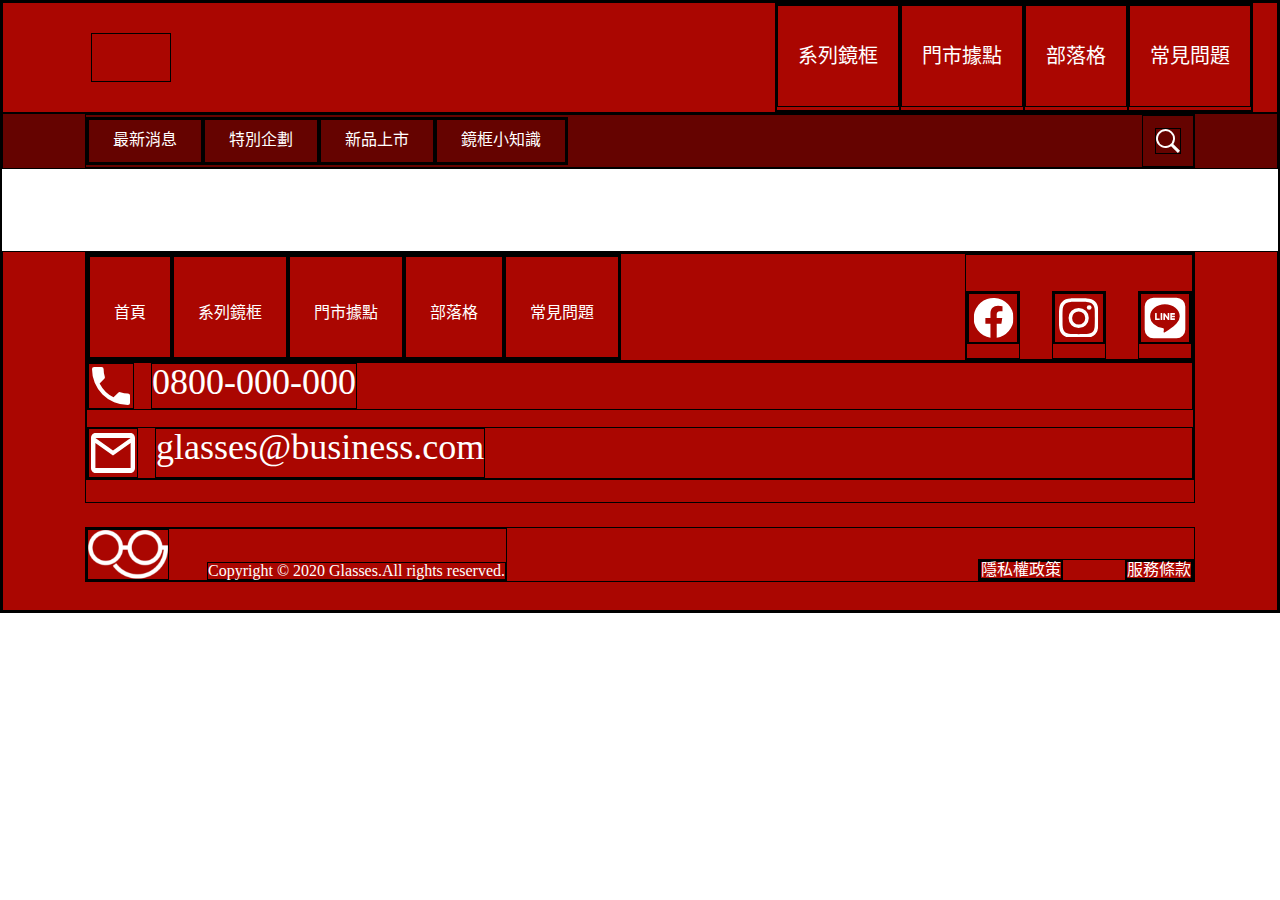
==== blog-content.html @ 6ea8c033 "Initial commit" ====
<!DOCTYPE html>
<html lang="zh-TW">
<head>
    <meta charset="UTF-8">
    <meta name="viewport" content="width=device-width, initial-scale=1.0">
    <meta http-equiv="X-UA-Compatible" content="ie=edge">

    <meta name="description" content="眼鏡商店、眼鏡網站、眼鏡商城">
    <meta name="keywords" content="眼鏡、鏡片、鏡框、購物、商城">

    <meta property="og:title" content="眼鏡電商網站" />
    <meta property="og:description" content="電商眼鏡快來買" />
    <meta property="og:type" content="website" />
    <meta property="og:url" content="FB上的網址" />
    <meta property="og:image" content="FB的圖片" />


    <link rel="shortcut icon" href="https://cdn2.iconfinder.com/data/icons/ready-to-work/96/glasses-256.png"
        type="image/x-icon">
    <link rel="stylesheet" href="css/style.css">

    <title>眼鏡商店</title>
</head>
<body>
    <div class="navbar navbar-bg-blood navbar-color-white d-flex">
        <a class="navbar-logo logo-replace" href="index.html">Logo圖片</a>
        <ul class="navbar-list">
            <li class="navbar-list-items"><a href="product-op.html">系列鏡框</a></li>
            <li class="navbar-list-items"><a href="location.html">門市據點</a></li>
            <li class="navbar-list-items"><a href="blog.html">部落格</a></li>
            <li class="navbar-list-items"><a href="FAQ.html">常見問題</a></li>
        </ul>
    </div>
    <div class="search bg-brown">
        <div class="container d-flex justify-content-between align-items-center">
            <ul class="serch-list d-flex ">
                <li class="search-items"> <a href="">最新消息</a></li>
                <li class="search-items"> <a href="">特別企劃</a></li>
                <li class="search-items"> <a href="">新品上市</a></li>
                <li class="search-items"> <a href="">鏡框小知識</a></li>
            </ul>
            <a href=""><img src="img/iconfinder_icon-ios7-search-strong_211817.svg" alt=""></a>
        </div>
    </div>
    <div class="footer">
        <div class="footer-info container">
            <div class="footer-inner d-flex">
                <ul class="footer-inner-list d-flex">
                    <li class="footer-inner-items"> <a href="index.html">首頁</a></li>
                    <li class="footer-inner-items"> <a href="">系列鏡框</a> </li>
                    <li class="footer-inner-items"> <a href="">門市據點</a> </li>
                    <li class="footer-inner-items"> <a href="">部落格</a> </li>
                    <li class="footer-inner-items"> <a href="">常見問題</a></li>
                </ul>
                <ul class="social d-flex">
                    <li><a href="https://www.facebook.com/" class="social-items"><img src="img/ic_social_fb.svg"
                                alt=""></a></li>
                    <li><a href="https://www.instagram.com/" class="social-items"><img src="img/ic_social_ig.svg"
                                alt=""></a></li>
                    <li><a href="https://linecorp.com/zh-hant/" class="social-items"><img src="img/ic_social_line.svg"
                                alt=""></a></li>
                </ul>
            </div>
            <div class="note-info">
                <div class="note-group d-flex"><img src="img/local_phone-24px.svg" alt=""><a class="f-4"
                        href="tel:0800-000-000">0800-000-000</a></div>
                <div class="note-group d-flex"><img src="img/mail_outline-24px.svg" alt=""><a class="f-4"
                        href="mailto:glasses@business.com">glasses@business.com</a></div>
            </div>
        </div>
        <div class="footer-caution container d-flex justify-content-between align-items-bottom">
            <div class="d-flex align-items-bottom"><img src="img/logo-new_工作區域 1.png" alt="logo">
                <span>Copyright © 2020 Glasses.All rights reserved.</span>
            </div>
            <ul class="caution-list d-flex ">
                <li class="caution-items"><a href="#">隱私權政策</a></li>
                <li class="caution-items"><a href="#">服務條款</a></li>
            </ul>
        </div>
    </div>

</body>
</html>
---- css/style.css ----
/* http://meyerweb.com/eric/tools/css/reset/ 
   v2.0 | 20110126
   License: none (public domain)
*/
@import url("https://fonts.googleapis.com/css2?family=Roboto:ital@1&display=swap");
@import url("https://fonts.googleapis.com/css2?family=Noto+Sans+TC&display=swap");
html, body, div, span, applet, object, iframe,
h1, h2, h3, h4, h5, h6, p, blockquote, pre,
a, abbr, acronym, address, big, cite, code,
del, dfn, em, img, ins, kbd, q, s, samp,
small, strike, strong, sub, sup, tt, var,
b, u, i, center,
dl, dt, dd, ol, ul, li,
fieldset, form, label, legend,
table, caption, tbody, tfoot, thead, tr, th, td,
article, aside, canvas, details, embed,
figure, figcaption, footer, header, hgroup,
menu, nav, output, ruby, section, summary,
time, mark, audio, video {
  margin: 0;
  padding: 0;
  border: 0;
  font-size: 100%;
  font: inherit;
  vertical-align: baseline;
}

/* HTML5 display-role reset for older browsers */
article, aside, details, figcaption, figure,
footer, header, hgroup, menu, nav, section {
  display: block;
}

body {
  line-height: 1;
}

ol, ul {
  list-style: none;
}

blockquote, q {
  quotes: none;
}

blockquote:before, blockquote:after,
q:before, q:after {
  content: '';
  content: none;
}

table {
  border-collapse: collapse;
  border-spacing: 0;
}

/* customize reset */
*, *::before, *::after {
  -webkit-box-sizing: border-box;
          box-sizing: border-box;
}

a {
  text-decoration: none;
  display: block;
}

img {
  display: block;
  max-width: 100%;
  height: auto;
}

ul, li {
  list-style-type: none;
}

/* *{
    border: 1px solid #000000 !important; 
} */
/* font setting */
@font-face {
  font-family: custom Regular;
  src: url(~@/assets/fonts/Noto_Sans/Noto_Sans-Regular.ttf) format("truetype");
  unicode-range: U+4E00-9FFF;
}

@font-face {
  font-family: custom Regular;
  src: url(~@/assets/fonts/Roboto/Roboto-medium.ttf) format("truetype");
  unicode-range: U+00-024F;
}

@font-face {
  font-family: custom Bold;
  src: url(~@/assets/fonts/Roboto/Roboto-Bold.ttf) format("truetype");
  unicode-range: U+4E00-9FFF;
}

@font-face {
  font-family: custom Bold;
  src: url(~@/assets/fonts/Roboto/Roboto-Bold.ttf) format("truetype");
  unicode-range: U+00-024F;
}

/* variables  */
/* css setting */
body {
  font-family: "custom-Bold";
}

* {
  border: 1px solid #000000 !important;
}

.container {
  max-width: 1110px;
  margin: 0 auto;
}

.container-fluid {
  margin: 0 auto;
  max-width: 100%;
}

.bg-cover {
  background-size: cover;
  background-position: center center;
  background-repeat: no-repeat;
}

.logo-replace {
  text-indent: 101%;
  overflow: hidden;
  white-space: nowrap;
}

/* position */
.position-fixed {
  position: fixed;
}

.position-relative {
  position: relative;
}

.position-absolute {
  position: absolute;
}

.d-flex {
  display: -webkit-box;
  display: -ms-flexbox;
  display: flex;
}

.flex-direction-column {
  -webkit-box-orient: vertical;
  -webkit-box-direction: normal;
      -ms-flex-direction: column;
          flex-direction: column;
}

.flex-direction-column-reverse {
  -webkit-box-orient: vertical;
  -webkit-box-direction: reverse;
      -ms-flex-direction: column-reverse;
          flex-direction: column-reverse;
}

/* flex */
.flex-wrap {
  -ms-flex-wrap: wrap;
      flex-wrap: wrap;
}

.justify-content-center {
  -webkit-box-pack: center;
      -ms-flex-pack: center;
          justify-content: center;
}

.justify-content-between {
  -webkit-box-pack: justify;
      -ms-flex-pack: justify;
          justify-content: space-between;
}

.align-items-left {
  text-align: left;
}

.align-items-center {
  -webkit-box-align: center;
      -ms-flex-align: center;
          align-items: center;
}

.align-items-around {
  -webkit-box-align: space-around;
      -ms-flex-align: space-around;
          align-items: space-around;
}

.align-items-bottom {
  -webkit-box-align: end;
      -ms-flex-align: end;
          align-items: flex-end;
}

.h2 {
  font-size: 48px;
  line-height: 72px;
  font-weight: bold;
}

@media (max-width: 500px) {
  .h2 {
    font-size: 32px;
    line-height: 48px;
  }
}

.lh-63 {
  line-height: 63px;
}

/* font size */
.f-1 {
  font-size: 16px;
}

.f-2 {
  font-size: 20px;
}

.f-3 {
  font-size: 32px;
}

.f-4 {
  font-size: 36px;
}

.f-5 {
  font-size: 42px;
}

.f-6 {
  font-size: 56px;
}

.f-7 {
  font-size: 64px;
}

/* text */
.font-medium {
  font-size: 16px;
}

.font-bold {
  font-weight: 900;
}

.font-small {
  font-size: 12px;
}

.text-center {
  text-align: center;
}

/* margin */
.mb-1 {
  margin-bottom: 16px;
}

.mb-2 {
  margin-bottom: 24px;
}

.mb-3 {
  margin-bottom: 32px;
}

.mb-special {
  margin-bottom: 40px;
}

.mb-4 {
  margin-bottom: 48px;
}

.mb-5 {
  margin-bottom: 56px;
}

.mb-6 {
  margin-bottom: 64px;
}

.mb-7 {
  margin-bottom: 88px;
}

.mb-272 {
  margin-bottom: 272px;
}

.mr-1 {
  margin-right: 16px;
}

.mr-init {
  margin-right: 24px;
}

.mr-2 {
  margin-right: 32px;
}

.mr-3 {
  margin-right: 40px;
}

.mr-4 {
  margin-right: 48px;
}

.mr-5 {
  margin-right: 56px;
}

.mx-auto {
  margin: 0 auto;
}

/* padding */
.pb-1 {
  padding-bottom: 16px;
}

.pb-2 {
  padding-bottom: 24px;
}

.pb-3 {
  padding-bottom: 32px;
}

.pb-4 {
  padding-bottom: 40px;
}

.pb-5 {
  padding-bottom: 48px;
}

.pb-6 {
  padding-bottom: 64px;
}

.pb-7 {
  padding-bottom: 80px;
}

.pt-1 {
  padding-top: 16px;
}

.pt-2 {
  padding-top: 32px;
}

.pt-3 {
  padding-top: 48px;
}

.pt-4 {
  padding-top: 64px;
}

.pt-6 {
  padding-top: 80px;
}

.text-white {
  color: #ffffff;
}

.text-red {
  color: #AA0601;
}

.bg-brown {
  background-color: #650300;
}

.bg-red {
  background-color: #AA0601;
}

/* height */
.h-25 {
  height: 25%;
}

.h-50 {
  height: 50%;
}

.h-75 {
  height: 75%;
}

.h-100 {
  height: 100%;
}

/* width */
.w-25 {
  width: 25%;
}

.w-50 {
  width: 50%;
}

.w-75 {
  width: 75%;
}

.w-100 {
  width: 100%;
}

.footer {
  background-color: #AA0601;
  color: #ffffff;
  padding-bottom: 28.43px;
}

@media (max-width: 768px) {
  .footer img {
    max-width: 24px;
    max-height: auto;
  }
}

@media (max-width: 768px) {
  .footer a {
    font-size: 20px;
    line-height: 30px;
  }
}

.footer-info {
  border-bottom: 1px solid #fff;
  padding-bottom: 22px;
  margin-bottom: 24px;
}

.footer-inner {
  -webkit-box-pack: justify;
      -ms-flex-pack: justify;
          justify-content: space-between;
}

@media (max-width: 600px) {
  .footer .note-info {
    width: 50%;
  }
}

.footer .note-info a {
  color: #ffffff;
  -webkit-transition: color 0.2s linear;
  transition: color 0.2s linear;
}

.footer .note-info a:hover {
  color: #000;
}

.footer .note-info .note-group:not(:last-child) {
  margin-bottom: 17px;
}

.footer .note-info .note-group img {
  margin-right: 17px;
}

@media (max-width: 600px) {
  .footer-inner-list {
    display: none;
  }
}

.footer-inner-items {
  /*   &:not(:last-child){
        margin-right: 48px;
    } */
}

.footer-inner-items a {
  color: #ffffff;
  padding: 48px 24px 36px 24px;
  -webkit-transition: color 0.3s;
  transition: color 0.3s;
}

@media (max-width: 768px) {
  .footer-inner-items a {
    padding: 40px 40px 24px 24px;
    font-size: 16px;
  }
}

.footer-inner-items a:hover, .footer-inner-items a:focus {
  color: #000;
  font-size: 20px;
}

.social {
  padding-top: 36px;
}

@media (max-width: 600px) {
  .social {
    width: 45%;
  }
}

.social img:hover {
  -webkit-transform: scale(1.15);
          transform: scale(1.15);
}

.social li:not(:last-child) {
  margin-right: 32px;
}

@media (max-width: 600px) {
  .footer-caution {
    -webkit-box-orient: vertical;
    -webkit-box-direction: normal;
        -ms-flex-direction: column;
            flex-direction: column;
    -webkit-box-align: start;
        -ms-flex-align: start;
            align-items: flex-start;
  }
}

.footer-caution img {
  margin-right: 38px;
}

.footer-caution .caution-items {
  display: -webkit-box;
  display: -ms-flexbox;
  display: flex;
}

@media (max-width: 600px) {
  .footer-caution .caution-items {
    -webkit-box-orient: vertical;
    -webkit-box-direction: normal;
        -ms-flex-direction: column;
            flex-direction: column;
  }
}

.footer-caution .caution-items a {
  color: #ffffff;
  -webkit-transition: color 0.2s linear;
  transition: color 0.2s linear;
}

@media (max-width: 768px) {
  .footer-caution .caution-items a {
    font-size: 14px;
  }
}

.footer-caution .caution-items a:hover {
  color: #000;
}

.footer-caution .caution-items:last-child {
  margin-left: 62px;
}

.design-section {
  background-image: url(https://hexschool.github.io/webLayoutTraining1st/week3/bg.png);
  height: 743px;
  padding-top: 64px;
  padding-bottom: 80px;
  margin-bottom: 64px;
}

@media (max-width: 768px) {
  .design-section {
    height: auto;
  }
}

.design-section h2 {
  margin-bottom: 60px;
}

.design-section .img-md-text {
  display: -webkit-box;
  display: -ms-flexbox;
  display: flex;
  position: relative;
}

.design-section .img-md-text:first-child {
  margin-right: 30px;
}

.design-section .img-md-text img {
  /* max-width: 540px; */
  z-index: 2;
  opacity: 0.5;
}

.design-section .img-md-text img:hover {
  opacity: 1;
}

.design-section .img-md-text p {
  position: absolute;
  left: 28%;
  top: 42%;
  z-index: 3;
  font-size: 72px;
  font-weight: bold;
  line-height: 108px;
  color: #AA0601;
}

@media (max-width: 768px) {
  .design-section .img-md-text p {
    font-size: 32px;
    line-height: 25px;
  }
}

.bg-side-size {
  height: 309px;
  width: 50%;
}

@media (max-width: 575px) {
  .bg-side-size {
    height: 144px;
  }
}

.bg-side-1 {
  background-image: url(https://hexschool.github.io/webLayoutTraining1st/week4/banner-1.png);
  margin-right: 30px;
}

.bg-side-2 {
  background-image: url(https://hexschool.github.io/webLayoutTraining1st/week4/banner-2.png);
}

.bg-side-3 {
  background-image: url(https://hexschool.github.io/webLayoutTraining1st/week4/banner-3.png);
  margin-right: 30px;
}

.bg-side-4 {
  background-image: url(https://hexschool.github.io/webLayoutTraining1st/week3/product-2-color.png);
}

.question-section {
  margin-bottom: 304px;
}

@media (max-width: 768px) {
  .question-section {
    padding: 0 15px;
  }
}

.question-caption {
  font-size: 32px;
  line-height: 63px;
  margin-bottom: 36px;
}

.question {
  margin-bottom: 40px;
}

.question h3 {
  font-size: 20px;
  line-height: 22px;
  font-weight: bold;
  margin-bottom: 16px;
}

.question p {
  font-size: 16px;
  line-height: 24px;
  padding-left: 72px;
}

.location-details {
  display: -webkit-box;
  display: -ms-flexbox;
  display: flex;
}

@media (max-width: 768px) {
  .location-details {
    display: block;
  }
}

@media (max-width: 768px) {
  .location-details .location-inner {
    margin: 0 2.5%;
    display: -webkit-box;
    display: -ms-flexbox;
    display: flex;
    margin-bottom: 32px;
  }
}

.location-details .location-inner .info-box-big {
  max-width: 100%;
}

@media (max-width: 768px) {
  .location-details .location-inner .info-box-big {
    max-width: 50%;
    margin: 0 2.5%;
    margin-bottom: 32px;
  }
  .location-details .location-inner .info-box-big img {
    display: none;
  }
}

.location-details .location-inner .info-backgroundimage {
  background-image: url(https://hexschool.github.io/webLayoutTraining1st/week3/locate1.jpeg);
  height: 164px;
  display: none;
}

@media (max-width: 768px) {
  .location-details .location-inner .info-backgroundimage {
    display: block;
    width: 50%;
    height: auto;
  }
}

.location-details .map-location {
  max-width: 60%;
}

@media (max-width: 768px) {
  .location-details .map-location {
    max-width: 100%;
    margin: 0;
  }
  .location-details .map-location img {
    width: 95%;
    margin: 0 2.5%;
    height: 100%;
  }
}

@media (max-width: 768px) {
  .location-container {
    padding: 0 39px;
  }
}

.location-select {
  margin-bottom: 32px;
  display: -webkit-box;
  display: -ms-flexbox;
  display: flex;
  -webkit-box-align: center;
      -ms-flex-align: center;
          align-items: center;
}

@media (max-width: 768px) {
  .location-select {
    margin-left: 16px;
  }
}

.location-select label {
  font-size: 24px;
  line-height: 30px;
  margin-right: 20px;
}

.location-select select {
  padding: 10px 0;
  width: 324px;
}

/* components */
.navbar {
  display: -webkit-box;
  display: -ms-flexbox;
  display: flex;
  -webkit-box-pack: justify;
      -ms-flex-pack: justify;
          justify-content: space-between;
  padding: 0 24px;
}

@media (max-width: 575px) {
  .navbar {
    -webkit-box-orient: vertical;
    -webkit-box-direction: normal;
        -ms-flex-direction: column;
            flex-direction: column;
    padding: 0;
  }
}

.navbar-bg-blood {
  background-color: #AA0601;
}

.navbar-bg-dark {
  background-color: #000;
}

.navbar-bg-white {
  background-color: #fff;
}

.navbar-color-white .navbar-list-items > a {
  color: #fff;
}

.navbar-color-dark .navbar-list-items > a {
  color: #000;
}

.navbar-logo {
  margin: 30px 64px;
  background-image: url(https://hexschool.github.io/webLayoutTraining1st/week3/logo.png);
  background-repeat: no-repeat;
  width: 80px;
  height: 49px;
}

@media (max-width: 575px) {
  .navbar-logo {
    width: 100%;
    margin: 10px 0;
    background-position: center center;
  }
}

.navbar-list {
  display: -webkit-box;
  display: -ms-flexbox;
  display: flex;
  -ms-flex-wrap: wrap;
      flex-wrap: wrap;
}

@media (max-width: 575px) {
  .navbar-list-items {
    width: 50%;
    text-align: center;
  }
}

.navbar-list-items a {
  padding: 40px 20px;
  font-size: 20px;
  -webkit-transition: color 0.3s;
  transition: color 0.3s;
}

.navbar-list-items a:hover, .navbar-list-items a:focus {
  color: #000;
}

.banner-index {
  background-image: url(https://hexschool.github.io/webLayoutTraining1st/week3/banner.png);
  height: 732px;
  position: relative;
}

@media (max-width: 768px) {
  .banner-index {
    background-image: url(https://hexschool.github.io/webLayoutTraining1st/week3/banner-sm.png);
    height: 840px;
  }
}

.banner-location {
  height: 304px;
  background-image: url(https://hexschool.github.io/webLayoutTraining1st/week3/qa.png);
}

.banner-location .position-relative {
  height: 304px;
}

.banner-location-title {
  bottom: 0;
  left: 0;
}

.banner-content {
  position: absolute;
  bottom: 32%;
  right: 17%;
}

@media (max-width: 768px) {
  .banner-content {
    right: 2%;
  }
}

.banner-content p {
  font-size: 36px;
  padding-left: 108px;
  line-height: 50px;
  color: #650300;
  font-weight: bold;
  font-family: "custom Regular";
}

@media (max-width: 768px) {
  .banner-content p {
    font-size: 20px;
    line-height: 30px;
    text-align: right;
  }
}

.banner-title {
  font-size: 64px;
  font-weight: bold;
  color: #650300;
  line-height: 90px;
}

@media (max-width: 768px) {
  .banner-title {
    font-size: 48px;
    line-height: 72px;
  }
}

.line-group {
  margin-bottom: 64px;
  background-color: #aa06010d;
}

.line-group .line-title {
  color: #650300;
  text-align: center;
  padding-bottom: 64px;
}

.line-body {
  display: -webkit-box;
  display: -ms-flexbox;
  display: flex;
  -webkit-box-pack: justify;
      -ms-flex-pack: justify;
          justify-content: space-between;
  -ms-flex-wrap: wrap;
      flex-wrap: wrap;
  color: #650300;
}

@media (max-width: 768px) {
  .line-body {
    -webkit-box-pack: center;
        -ms-flex-pack: center;
            justify-content: center;
  }
}

.line-body .line-items {
  max-width: 21.5%;
}

.line-body .line-items:not(:last-child) {
  margin-right: 30px;
}

@media (max-width: 500px) {
  .line-body .line-items:not(:last-child) {
    margin-right: 2.5%;
  }
}

@media (max-width: 768px) {
  .line-body .line-items {
    max-width: 45%;
    margin-right: 30px;
    margin-bottom: 40px;
  }
}

@media (max-width: 500px) {
  .line-body .line-items {
    max-width: 95%;
    margin-right: 2.5%;
    margin-left: 2.5%;
    margin-bottom: 40px;
  }
}

.line-body .line-items-img {
  max-width: 102px;
  height: 102px;
  margin: auto;
  margin-bottom: 40px;
}

.line-body .line-items-title {
  font-size: 24px;
  line-height: 36px;
  text-align: center;
}

.line-body .line-items-content {
  color: #000;
  line-height: 24px;
}

.interlace-group {
  font-size: 48px;
  line-height: 72px;
}

@media (max-width: 500px) {
  .interlace-group {
    padding: 0 15px;
    margin-bottom: 32px;
  }
}

.interlace-group .interlace-img {
  max-width: 55%;
}

@media (max-width: 500px) {
  .interlace-group .interlace-img {
    max-width: 100%;
  }
}

@media (max-width: 500px) {
  .interlace-group .interlace-items-text {
    position: absolute;
    color: #fff;
  }
}

.interlace-group .interlace-title {
  color: #650300;
  text-align: center;
  margin-bottom: 60px;
}

.interlace-group .interlace-items {
  display: -webkit-box;
  display: -ms-flexbox;
  display: flex;
}

.interlace-group .interlace-items:not(:last-child) {
  margin-bottom: 32px;
}

@media (max-width: 500px) {
  .interlace-group .interlace-items:not(:last-child) {
    margin-bottom: 8px;
  }
}

.interlace-group .interlace-items-text {
  display: -webkit-box;
  display: -ms-flexbox;
  display: flex;
  -webkit-box-align: center;
      -ms-flex-align: center;
          align-items: center;
}

.interlace-group .interlace-items .h2 {
  color: #aa0601;
  font-weight: 900;
  margin-left: 8px;
}

@media (max-width: 768px) {
  .interlace-group .interlace-items .h2 {
    font-size: 28px;
    line-height: 42px;
  }
}

@media (max-width: 500px) {
  .interlace-group .interlace-items .h2 {
    font-size: 24px;
    line-height: 48px;
    color: #fff;
  }
}

.interlace-group .interlace-items:nth-child(2n + 1) {
  -webkit-box-orient: horizontal;
  -webkit-box-direction: reverse;
      -ms-flex-direction: row-reverse;
          flex-direction: row-reverse;
}

@media (max-width: 768px) {
  .interlace-group .interlace-items:nth-child(2n + 1) {
    -webkit-box-orient: horizontal;
    -webkit-box-direction: normal;
        -ms-flex-direction: row;
            flex-direction: row;
  }
}

.interlace-group .interlace-items:nth-child(2n + 1) .interlace-items-text {
  margin-right: 30px;
  max-width: 45%;
}

@media (max-width: 768px) {
  .interlace-group .interlace-items:nth-child(2n + 1) .interlace-items-text {
    margin-right: 0;
    margin-left: 30px;
  }
}

@media (max-width: 500px) {
  .interlace-group .interlace-items:nth-child(2n + 1) .interlace-items-text {
    display: -webkit-box;
    display: -ms-flexbox;
    display: flex;
    -webkit-box-align: center;
        -ms-flex-align: center;
            align-items: center;
    top: 35%;
    left: 20%;
  }
}

.interlace-group .interlace-items:nth-child(2n) .interlace-items-text {
  margin-left: 30px;
  max-width: 45%;
}

@media (max-width: 500px) {
  .interlace-group .interlace-items:nth-child(2n) .interlace-items-text {
    display: -webkit-box;
    display: -ms-flexbox;
    display: flex;
    -webkit-box-align: center;
        -ms-flex-align: center;
            align-items: center;
    top: 35%;
    left: 20%;
  }
}

.interlace-diamand-white {
  display: none;
}

@media (max-width: 500px) {
  .interlace-diamand-white {
    display: block;
  }
}

@media (max-width: 500px) {
  .interlace-diamand-dark {
    display: none;
  }
}

.interlace-sun-white {
  display: none;
}

@media (max-width: 500px) {
  .interlace-sun-white {
    display: block;
  }
}

@media (max-width: 500px) {
  .interlace-sun-dark {
    display: none;
  }
}

.interlace-flash-white {
  display: none;
}

@media (max-width: 500px) {
  .interlace-flash-white {
    display: block;
  }
}

@media (max-width: 500px) {
  .interlace-flash-dark {
    display: none;
  }
}

.card {
  border: 1px solid #dee2e6;
}

@media (max-width: 768px) {
  .card {
    width: 45%;
    margin-bottom: 28px;
  }
}

@media (max-width: 500px) {
  .card {
    width: 95%;
    margin-right: 0;
  }
}

.card:not(:last-child) {
  margin-right: 30px;
}

@media (max-width: 768px) {
  .card:not(:last-child) {
    margin-right: 0;
  }
}

@media (max-width: 768px) {
  .card:not(:nth-child(2n)) {
    margin-right: 30px;
  }
}

@media (max-width: 500px) {
  .card:not(:nth-child(2n)) {
    margin-right: 0;
  }
}

.card .card-img {
  height: 256px;
}

@media (max-width: 500px) {
  .card .card-img {
    width: 100%;
  }
}

.card-inner {
  padding: 15px 16px;
}

.card-inner .card-title {
  font-size: 14px;
  line-height: 21px;
  margin-bottom: 7px;
}

.card-inner .card-text {
  font-size: 16px;
  line-height: 24px;
  margin-bottom: 1.25rem;
}

.card-inner .card-note {
  font-size: 14px;
  color: #707070;
  line-height: 21px;
}

.card-caption {
  text-align: center;
  color: #650300;
  margin-bottom: 60px;
}

.card-container {
  margin-bottom: 64px;
}

@media (max-width: 768px) {
  .card-container {
    -ms-flex-wrap: wrap;
        flex-wrap: wrap;
    -webkit-box-pack: center;
        -ms-flex-pack: center;
            justify-content: center;
  }
}

.form-container {
  padding-bottom: 80px;
  padding-top: 64px;
  background-color: #aa06010d;
}

.form-group {
  max-width: 50%;
  margin: 0 auto;
}

@media (max-width: 768px) {
  .form-group {
    max-width: 65%;
  }
}

.form-group .form-caption {
  text-align: center;
  margin-bottom: 0.8rem;
}

@media (max-width: 768px) {
  .form-group .form-caption {
    font-size: 32px;
    line-height: 48px;
    margin-bottom: 12px;
  }
}

.form-group .form-lead {
  font-size: 20px;
  line-height: 30px;
  margin-bottom: 20px;
}

@media (max-width: 768px) {
  .form-group .form-lead {
    font-size: 16px;
    line-height: 24px;
    margin-bottom: 12px;
  }
}

.form-group label {
  margin-bottom: 4px;
}

@media (max-width: 768px) {
  .form-group label {
    margin-bottom: 2px;
  }
}

.form-group input {
  padding: 17px 0 17px 16px;
  margin-bottom: 16px;
}

@media (max-width: 768px) {
  .form-group input {
    margin-bottom: 8px;
    padding: 8px 12px;
  }
}

.form-group input[type="submit"] {
  max-width: 50%;
  background-color: #650300;
  color: #fff;
  cursor: pointer;
  left: 25%;
}

@media (max-width: 768px) {
  .form-group input[type="submit"] {
    width: 50%;
  }
}

.form-group textarea {
  height: 136px;
  margin-bottom: 16px;
}

@media (max-width: 768px) {
  .form-group textarea {
    height: 100px;
    margin-bottom: 8px;
  }
}

.form-group .check-group {
  margin-bottom: 42px;
}

@media (max-width: 768px) {
  .form-group .check-group {
    margin-bottom: 20px;
  }
}

.list-group-items {
  width: 33.3333%;
  color: #000;
  border: 1px solid #DCDCDC;
  cursor: pointer;
  text-align: center;
  display: -webkit-box;
  display: -ms-flexbox;
  display: flex;
  -webkit-box-pack: center;
      -ms-flex-pack: center;
          justify-content: center;
  /* justify-content: center; */
}

.list-group-items:hover, .list-group-items:focus {
  border-bottom: 16px solid #AA0601;
}

.list-group-items a {
  font-size: 42px;
  padding: 2% 5% 1% 5%;
  border-bottom: 16px solid transparent;
  -webkit-transition: border 0.3s linear;
  transition: border 0.3s linear;
  color: #000;
}

@media (max-width: 1120px) {
  .list-group-items a {
    font-size: 28px;
  }
}

@media (max-width: 800px) {
  .list-group-items a {
    font-size: 20px;
    line-height: 1.5;
  }
}

@media (max-width: 620px) {
  .list-group-items a {
    font-size: 14px;
    line-height: 19px;
    padding: 8px 0;
  }
}

.list-group-items img {
  padding-bottom: 8px;
  margin-right: 8px;
}

@media (max-width: 768px) {
  .list-group-items img {
    width: 23px;
    height: 32px;
    padding-top: 8px;
  }
}

.shop-list {
  display: -webkit-box;
  display: -ms-flexbox;
  display: flex;
  -ms-flex-wrap: wrap;
      flex-wrap: wrap;
  -webkit-box-pack: justify;
      -ms-flex-pack: justify;
          justify-content: space-between;
}

@media (max-width: 1120px) {
  .shop-list {
    -webkit-box-pack: center;
        -ms-flex-pack: center;
            justify-content: center;
  }
}

.shop-list-items-4n {
  width: 22.95%;
  margin-bottom: 104px;
  font-size: 24px;
  line-height: 36px;
}

@media (max-width: 1120px) {
  .shop-list-items-4n {
    width: 33%;
    margin-right: 30px;
  }
}

@media (max-width: 768px) {
  .shop-list-items-4n {
    width: 50%;
    /*   &:not(:nth-child(2n)){
                margin-right: 30px;
            } */
  }
}

@media (max-width: 575px) {
  .shop-list-items-4n {
    width: 95%;
    margin-right: 0;
  }
}

.shop-list-items-4n .shop-img {
  width: 100%;
  height: 164px;
}

@media (max-width: 575px) {
  .shop-list-items-4n .shop-img {
    height: auto;
  }
}

.shop-list-items-4n .shop-text {
  display: -webkit-box;
  display: -ms-flexbox;
  display: flex;
  -webkit-box-pack: justify;
      -ms-flex-pack: justify;
          justify-content: space-between;
}

.shop-list-items-4n .shop-color {
  display: -webkit-box;
  display: -ms-flexbox;
  display: flex;
}

.shop-list-items-4n .shop-color-value {
  width: 24px;
  height: 24px;
  border-radius: 4px;
  cursor: pointer;
}

.shop-list-items-4n .shop-color-value:focus, .shop-list-items-4n .shop-color-value:hover {
  -webkit-transform: scale(1.3);
          transform: scale(1.3);
}

.shop-list-items-4n .shop-color-value:nth-child(1) {
  background-color: #650300;
  margin-right: 8px;
}

.shop-list-items-4n .shop-color-value:nth-child(2) {
  background-color: #AA0601;
}

.shop-list-items-3n {
  width: 31.5%;
  margin-bottom: 112px;
  font-size: 24px;
  line-height: 36px;
}

@media (max-width: 768px) {
  .shop-list-items-3n {
    width: 45.9%;
    margin-bottom: 72px;
  }
}

@media (max-width: 575px) {
  .shop-list-items-3n {
    width: 95%;
    margin: 0 15px;
    margin-bottom: 32px;
  }
}

.shop-list-items-3n:not(:nth-child(3n)) {
  margin-right: 30px;
}

@media (max-width: 768px) {
  .shop-list-items-3n:not(:nth-child(3n)) {
    margin-right: 0;
  }
}

@media (max-width: 768px) and (max-width: 575px) {
  .shop-list-items-3n:not(:nth-child(3n)) {
    margin-right: 30px;
  }
}

@media (max-width: 1120px) {
  .shop-list-items-3n:not(:nth-child(2n)) {
    margin-right: 30px;
  }
}

.shop-list-items-3n .shop-text:nth-child(1) {
  margin-bottom: 8px;
}

.shop-list-items-3n .shop-text:nth-child(2) {
  margin-bottom: 11px;
}

.shop-list-items-3n .shop-img {
  width: 100%;
  height: 224px;
}

.shop-list-items-3n .shop-color {
  display: -webkit-box;
  display: -ms-flexbox;
  display: flex;
}

.shop-list-items-3n .shop-color-value {
  width: 19px;
  height: 19px;
  border-radius: 4px;
  cursor: pointer;
}

.shop-list-items-3n .shop-color-value:focus, .shop-list-items-3n .shop-color-value:hover {
  -webkit-transform: scale(1.3);
          transform: scale(1.3);
}

.shop-list-items-3n .shop-color-value:nth-child(1) {
  background-color: #650300;
  margin-right: 8px;
}

.shop-list-items-3n .shop-color-value:nth-child(2) {
  background-color: #AA0601;
}

.pagination {
  display: -webkit-box;
  display: -ms-flexbox;
  display: flex;
  margin-bottom: 156px;
}

.pagination .page-items:nth-child(3) {
  background-color: #000;
}

.pagination .page-items a {
  padding: 10px 17px 14px 14px;
  border: 1px solid #555555;
  color: #555555;
}

.pagination .page-items a:hover, .pagination .page-items a:focus {
  background-color: #000;
  color: #fff;
}

.pagination .page-items a:nth-child(3) {
  color: #fff;
}

.info-box {
  max-width: 30.7%;
  /* margin-bottom: 32px; */
}

@media (max-width: 768px) {
  .info-box {
    max-width: 47%;
  }
  .info-box:nth-child(3n) {
    margin-right: 30px;
  }
}

@media (max-width: 575px) {
  .info-box {
    max-width: 100%;
  }
  .info-box:nth-child(3n) {
    margin-right: 0;
  }
}

.info-box:not(:nth-child(3n)) {
  margin-right: 30px;
}

@media (max-width: 768px) {
  .info-box:not(:nth-child(3n)) {
    margin-right: 0;
  }
  .info-box:not(:nth-child(3n)):not(:nth-child(2n)) {
    margin-right: 30px;
  }
}

@media (max-width: 575px) {
  .info-box:not(:nth-child(3n)):not(:nth-child(2n)) {
    margin-right: 0;
  }
}

.info-box-img {
  width: 100%;
  height: 224px;
}

.info-box-header {
  padding: 12px 24px;
  border: 1px solid #00000020;
}

.info-box-title {
  font-size: 24px;
  line-height: 36px;
}

.info-box-inner {
  padding: 16px 28.96px 16px 24px;
  border: 1px solid #00000020;
}

.info-box-inner img {
  padding-top: 5px;
  margin-right: 12px;
  margin-bottom: 16px;
}

.info-box-footer {
  border: 1px solid #00000020;
}

.info-box-footer a {
  padding: 20px 0;
  background-color: #000;
  color: #fff;
}

.info-box .info-text {
  font-size: 20px;
  line-height: 30px;
}

.search {
  margin-bottom: 82px;
}

@media (max-width: 500px) {
  .search {
    display: none;
  }
}

.search .search-items a {
  color: #fff;
  padding: 12px 24px 14px 24px;
  -webkit-transition: color 0.3s;
  transition: color 0.3s;
}

.search .search-items a:hover, .search .search-items a:focus {
  color: #000;
}

.search a {
  padding: 12px;
}

.blog-list {
  margin-bottom: 100px;
}

.blog-list .blog-items:not(:last-child) {
  margin-bottom: 60px;
}

@media (max-width: 575px) {
  .blog-list .blog-items {
    -webkit-box-orient: vertical;
    -webkit-box-direction: normal;
        -ms-flex-direction: column;
            flex-direction: column;
    margin: 0 15px;
  }
}

.blog-list .blog-items:first-child {
  margin-top: 24px;
}

.blog-list .blog-content {
  width: 50%;
}

@media (max-width: 575px) {
  .blog-list .blog-content {
    width: 100%;
  }
}

.blog-list .blog-content h3 {
  font-size: 32px;
  line-height: 63px;
  color: #650300;
}

.blog-list .blog-content p.blog-subtitle {
  font-size: 20px;
  line-height: 30px;
  display: -webkit-box;
  display: -ms-flexbox;
  display: flex;
  -webkit-box-pack: justify;
      -ms-flex-pack: justify;
          justify-content: space-between;
}

.blog-list .blog-content p.blog-subtitle span {
  font-size: 16px;
  line-height: 24px;
}

.blog-list .blog-content .blog-text {
  color: #555555;
  font-size: 20px;
  line-height: 30px;
}

@media (max-width: 575px) {
  .blog-list .blog-content .blog-text {
    display: none;
  }
}

.blog-list .blog-content h2 {
  color: #650300;
  font-size: 36px;
  line-height: 54px;
  text-align: right;
  right: 0;
  bottom: 0;
}

@media (max-width: 768px) {
  .blog-list .blog-content h2 {
    display: none;
  }
}

.blog-list .blog-img {
  width: 50%;
  margin-right: 30px;
}

@media (max-width: 575px) {
  .blog-list .blog-img {
    width: 100%;
  }
}

.blog-show-text {
  display: none;
  font-size: 14px;
  line-height: 21px;
  font-weight: bold;
}

@media (max-width: 768px) {
  .blog-show-text {
    display: inline;
  }
}
/*# sourceMappingURL=style.css.map */
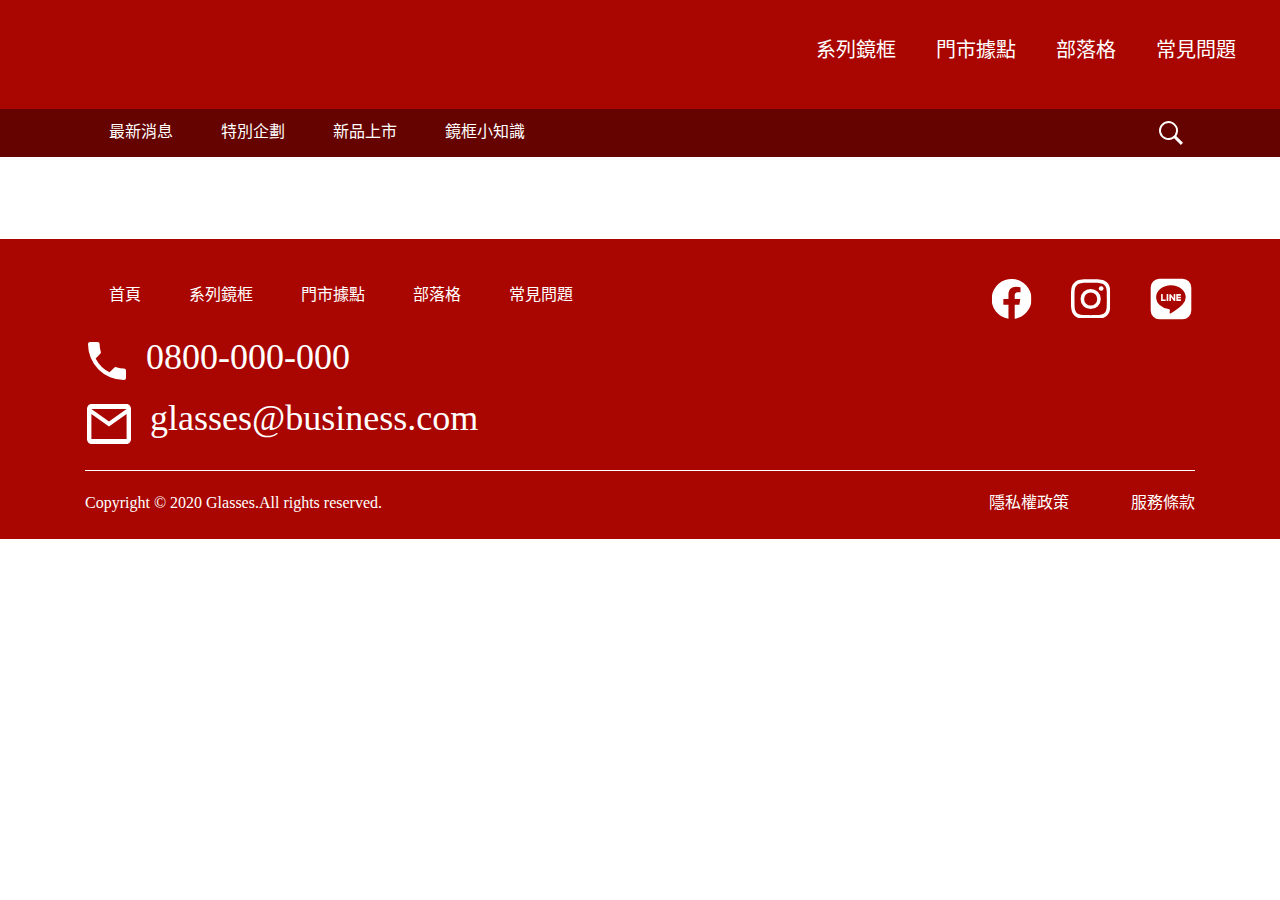
==== commit 7042572a: "Footer 網址修改" ====
--- a/blog-content.html
+++ b/blog-content.html
@@ -47,10 +47,10 @@
             <div class="footer-inner d-flex">
                 <ul class="footer-inner-list d-flex">
                     <li class="footer-inner-items"> <a href="index.html">首頁</a></li>
-                    <li class="footer-inner-items"> <a href="">系列鏡框</a> </li>
-                    <li class="footer-inner-items"> <a href="">門市據點</a> </li>
-                    <li class="footer-inner-items"> <a href="">部落格</a> </li>
-                    <li class="footer-inner-items"> <a href="">常見問題</a></li>
+                    <li class="footer-inner-items"> <a href="product-op.html">系列鏡框</a> </li>
+                    <li class="footer-inner-items"> <a href="location.html">門市據點</a> </li>
+                    <li class="footer-inner-items"> <a href="blog.html">部落格</a> </li>
+                    <li class="footer-inner-items"> <a href="FAQ.html">常見問題</a></li>
                 </ul>
                 <ul class="social d-flex">
                     <li><a href="https://www.facebook.com/" class="social-items"><img src="img/ic_social_fb.svg"
--- a/css/style.css
+++ b/css/style.css
@@ -109,10 +109,9 @@
   font-family: "custom-Bold";
 }
 
-* {
-  border: 1px solid #000000 !important;
-}
-
+/* *{
+    border: 1px solid #000000 !important;
+} */
 .container {
   max-width: 1110px;
   margin: 0 auto;
@@ -461,6 +460,22 @@
   margin-bottom: 24px;
 }
 
+@media (max-width: 600px) {
+  .footer-info {
+    display: -webkit-box;
+    display: -ms-flexbox;
+    display: flex;
+    -webkit-box-orient: horizontal;
+    -webkit-box-direction: reverse;
+        -ms-flex-direction: row-reverse;
+            flex-direction: row-reverse;
+    -webkit-box-pack: start;
+        -ms-flex-pack: start;
+            justify-content: flex-start;
+    padding: 24px 15px;
+  }
+}
+
 .footer-inner {
   -webkit-box-pack: justify;
       -ms-flex-pack: justify;
@@ -469,7 +484,7 @@
 
 @media (max-width: 600px) {
   .footer .note-info {
-    width: 50%;
+    width: 100%;
   }
 }
 
@@ -495,12 +510,6 @@
   .footer-inner-list {
     display: none;
   }
-}
-
-.footer-inner-items {
-  /*   &:not(:last-child){
-        margin-right: 48px;
-    } */
 }
 
 .footer-inner-items a {
@@ -529,6 +538,7 @@
 @media (max-width: 600px) {
   .social {
     width: 45%;
+    padding-top: 0;
   }
 }
 
@@ -550,21 +560,25 @@
     -webkit-box-align: start;
         -ms-flex-align: start;
             align-items: flex-start;
+    padding: 0 15px;
+  }
+  .footer-caution span {
+    margin-bottom: 7px;
   }
 }
 
 .footer-caution img {
-  margin-right: 38px;
-}
-
-.footer-caution .caution-items {
+  display: none;
+}
+
+.caution-list {
   display: -webkit-box;
   display: -ms-flexbox;
   display: flex;
 }
 
 @media (max-width: 600px) {
-  .footer-caution .caution-items {
+  .caution-list {
     -webkit-box-orient: vertical;
     -webkit-box-direction: normal;
         -ms-flex-direction: column;
@@ -572,24 +586,36 @@
   }
 }
 
-.footer-caution .caution-items a {
+@media (max-width: 600px) {
+  .caution-list .caution-items {
+    margin-bottom: 7px;
+  }
+}
+
+.caution-list .caution-items a {
   color: #ffffff;
   -webkit-transition: color 0.2s linear;
   transition: color 0.2s linear;
 }
 
 @media (max-width: 768px) {
-  .footer-caution .caution-items a {
+  .caution-list .caution-items a {
     font-size: 14px;
   }
 }
 
-.footer-caution .caution-items a:hover {
+.caution-list .caution-items a:hover {
   color: #000;
 }
 
-.footer-caution .caution-items:last-child {
+.caution-list .caution-items:last-child {
   margin-left: 62px;
+}
+
+@media (max-width: 600px) {
+  .caution-list .caution-items:last-child {
+    margin-left: 0;
+  }
 }
 
 .design-section {
@@ -711,6 +737,12 @@
   padding-left: 72px;
 }
 
+@media (max-width: 414px) {
+  .question p {
+    padding-left: 0;
+  }
+}
+
 .location-details {
   display: -webkit-box;
   display: -ms-flexbox;
@@ -880,6 +912,7 @@
   .navbar-list-items {
     width: 50%;
     text-align: center;
+    border: 1px solid #fff;
   }
 }
 
@@ -919,6 +952,20 @@
 .banner-location-title {
   bottom: 0;
   left: 0;
+}
+
+@media (max-width: 414px) {
+  .banner-location-title h2 {
+    font-size: 28px;
+    line-height: 80px;
+  }
+}
+
+@media (max-width: 414px) {
+  .banner-location-title img {
+    width: 24px;
+    height: auto;
+  }
 }
 
 .banner-content {
@@ -950,6 +997,12 @@
   }
 }
 
+@media (max-width: 400px) {
+  .banner-content p {
+    font-size: 16px;
+  }
+}
+
 .banner-title {
   font-size: 64px;
   font-weight: bold;
@@ -961,6 +1014,13 @@
   .banner-title {
     font-size: 48px;
     line-height: 72px;
+  }
+}
+
+@media (max-width: 400px) {
+  .banner-title {
+    font-size: 32px;
+    text-align: right;
   }
 }
 
@@ -1119,7 +1179,7 @@
 
 @media (max-width: 500px) {
   .interlace-group .interlace-items .h2 {
-    font-size: 24px;
+    /*  font-size: 24px; */
     line-height: 48px;
     color: #fff;
   }
@@ -1430,6 +1490,7 @@
   width: 33.3333%;
   color: #000;
   border: 1px solid #DCDCDC;
+  border-bottom: 8px solid transparent;
   cursor: pointer;
   text-align: center;
   display: -webkit-box;
@@ -1438,17 +1499,38 @@
   -webkit-box-pack: center;
       -ms-flex-pack: center;
           justify-content: center;
+  -webkit-box-align: center;
+      -ms-flex-align: center;
+          align-items: center;
   /* justify-content: center; */
 }
 
 .list-group-items:hover, .list-group-items:focus {
   border-bottom: 16px solid #AA0601;
+}
+
+@media (max-width: 1120px) {
+  .list-group-items:hover, .list-group-items:focus {
+    border-bottom: 8px solid #AA0601;
+  }
+}
+
+@media (max-width: 800px) {
+  .list-group-items:hover, .list-group-items:focus {
+    border-bottom: 4px solid #AA0601;
+  }
+}
+
+@media (max-width: 620px) {
+  .list-group-items:hover, .list-group-items:focus {
+    border-bottom: 2px solid #AA0601;
+  }
 }
 
 .list-group-items a {
   font-size: 42px;
   padding: 2% 5% 1% 5%;
-  border-bottom: 16px solid transparent;
+  border-bottom: 16px solid  transparent;
   -webkit-transition: border 0.3s linear;
   transition: border 0.3s linear;
   color: #000;
@@ -1457,6 +1539,7 @@
 @media (max-width: 1120px) {
   .list-group-items a {
     font-size: 28px;
+    border-bottom: 8px solid transparent;
   }
 }
 
@@ -1464,6 +1547,7 @@
   .list-group-items a {
     font-size: 20px;
     line-height: 1.5;
+    border-bottom: 4px solid transparent;
   }
 }
 
@@ -1472,6 +1556,7 @@
     font-size: 14px;
     line-height: 19px;
     padding: 8px 0;
+    border-bottom: 2px solid transparent;
   }
 }
 
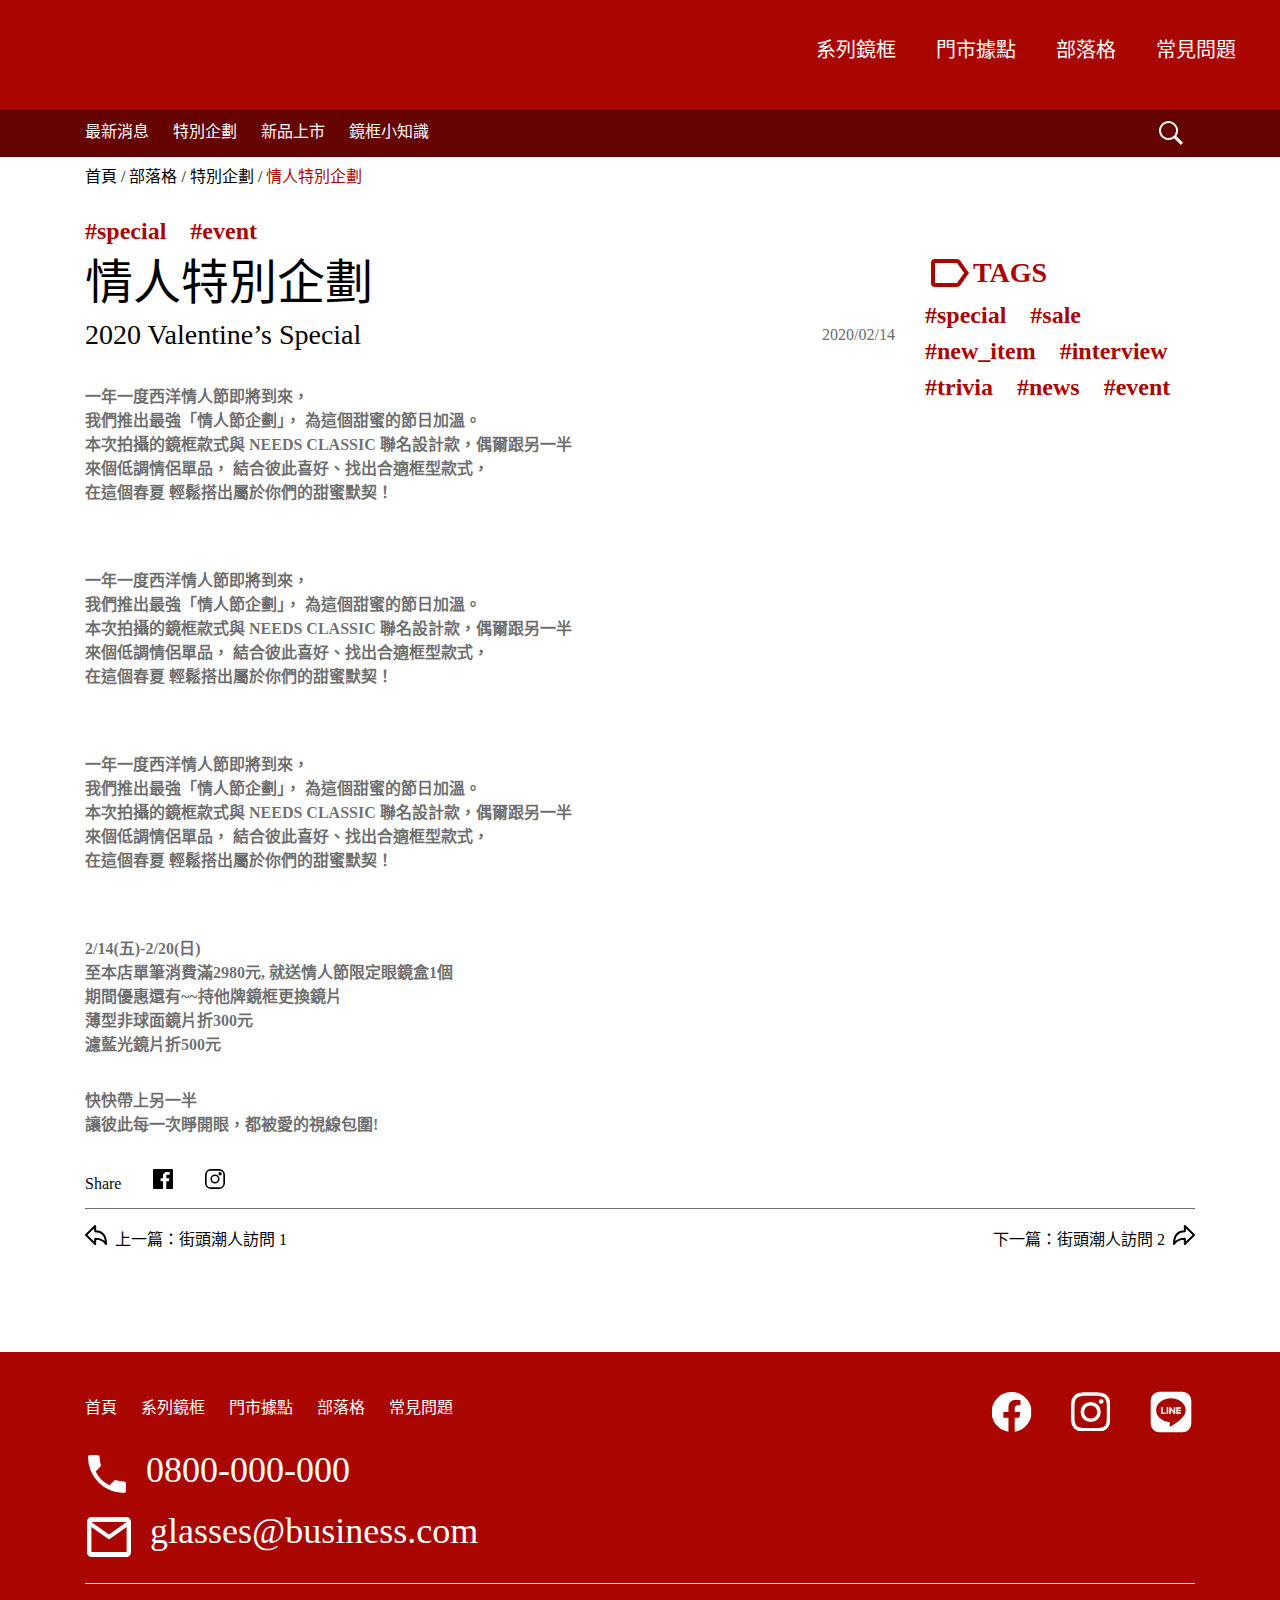
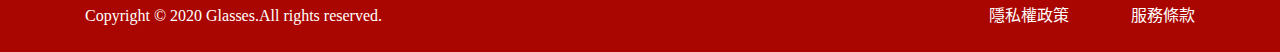
==== commit 060c9da3: "新增頁面" ====
--- a/blog-content.html
+++ b/blog-content.html
@@ -1,5 +1,6 @@
 <!DOCTYPE html>
 <html lang="zh-TW">
+
 <head>
     <meta charset="UTF-8">
     <meta name="viewport" content="width=device-width, initial-scale=1.0">
@@ -21,6 +22,7 @@
 
     <title>眼鏡商店</title>
 </head>
+
 <body>
     <div class="navbar navbar-bg-blood navbar-color-white d-flex">
         <a class="navbar-logo logo-replace" href="index.html">Logo圖片</a>
@@ -33,7 +35,7 @@
     </div>
     <div class="search bg-brown">
         <div class="container d-flex justify-content-between align-items-center">
-            <ul class="serch-list d-flex ">
+            <ul class="search-list ">
                 <li class="search-items"> <a href="">最新消息</a></li>
                 <li class="search-items"> <a href="">特別企劃</a></li>
                 <li class="search-items"> <a href="">新品上市</a></li>
@@ -42,6 +44,82 @@
             <a href=""><img src="img/iconfinder_icon-ios7-search-strong_211817.svg" alt=""></a>
         </div>
     </div>
+    <div class="container">
+        <ul class="breadcrumb mt-0 mb-2">
+            <li class="breadcrumb-item"><a href="index.html"></a> 首頁</li>
+            <li class="breadcrumb-item"><a href="blog.html"></a> 部落格</li>
+            <li class="breadcrumb-item"><a href="#"></a> 特別企劃</li>
+            <li class="breadcrumb-item"><a href="#"></a> 情人特別企劃</li>
+        </ul>
+        <ul class="tag">
+            <li class="tag-item">special</li>
+            <li class="tag-item">event</li>
+        </ul>
+    </div>
+    <div class="blog-info-container   container d-flex pb-1 mb-1">
+        <div class="main-content w-75">
+
+            <ul class="blog-info-list">
+                <h2>情人特別企劃</h2>
+                <h3 class="d-flex justify-content-between">2020 Valentine’s Special<span>2020/02/14</span></h3>
+                <li class="blog-info mb-3">
+                    <img src="https://hexschool.github.io/webLayoutTraining1st/week3/blog-9.png" alt=""
+                        class="blog-info-img mb-3">
+                    <p class="">一年一度西洋情人節即將到來，<br> 我們推出最強「情人節企劃」， 為這個甜蜜的節日加溫。<br> 本次拍攝的鏡框款式與 NEEDS CLASSIC 聯名設計款，偶爾跟另一半
+                        <br> 來個低調情侶單品， 結合彼此喜好、找出合適框型款式，<br> 在這個春夏 輕鬆搭出屬於你們的甜蜜默契！</p>
+                </li>
+                <li class="blog-info mb-3">
+                    <img src="https://hexschool.github.io/webLayoutTraining1st/week4/products-6.jpg" alt=""
+                        class="blog-info-img mb-3">
+                    <p class="">一年一度西洋情人節即將到來，<br> 我們推出最強「情人節企劃」， 為這個甜蜜的節日加溫。<br> 本次拍攝的鏡框款式與 NEEDS CLASSIC 聯名設計款，偶爾跟另一半
+                        <br> 來個低調情侶單品， 結合彼此喜好、找出合適框型款式，<br> 在這個春夏 輕鬆搭出屬於你們的甜蜜默契！</p>
+                </li>
+                <li class="blog-info mb-3">
+                    <img src="https://hexschool.github.io/webLayoutTraining1st/week3/blog-7.png" alt=""
+                        class="blog-info-img mb-3">
+                    <p class="">一年一度西洋情人節即將到來，<br> 我們推出最強「情人節企劃」， 為這個甜蜜的節日加溫。<br> 本次拍攝的鏡框款式與 NEEDS CLASSIC 聯名設計款，偶爾跟另一半
+                        <br> 來個低調情侶單品， 結合彼此喜好、找出合適框型款式，<br> 在這個春夏 輕鬆搭出屬於你們的甜蜜默契！</p>
+                </li>
+                <li class="blog-info mb-3">
+                    <img src="https://hexschool.github.io/webLayoutTraining1st/week3/blog-10.jpg" alt=""
+                        class="blog-info-img mb-3">
+                    <p class="mb-3">2/14(五)-2/20(日) <br> 至本店單筆消費滿2980元, 就送情人節限定眼鏡盒1個 <br> 期間優惠還有~~持他牌鏡框更換鏡片 <br>
+                        薄型非球面鏡片折300元 <br> 濾藍光鏡片折500元 <br></p>
+                    <p>
+                        快快帶上另一半 <br> 讓彼此每一次睜開眼，都被愛的視線包圍!
+                    </p>
+                </li>
+            </ul>
+            <ul class="share">
+                <li class="share-logo mr-2">Share</li>
+                <li class="share-logo mr-2"><img src="img/logo-facebook.svg" alt=""></li>
+                <li class="share-logo"><img src="img/logo-instagram.svg"
+                        class="img-fluid ${3|rounded-top,rounded-right,rounded-bottom,rounded-left,rounded-circle,|}"
+                        alt=""></li>
+            </ul>
+        </div>
+
+
+        <div class="asidebar w-25">
+            <h3 class="tag-title"><img src="img/ic_label_outline_48px.svg" alt="">TAGS</h3>
+            <ul class="tag">
+                <li class="tag-item">special</li>
+                <li class="tag-item">sale</li>
+                <li class="tag-item">new_item</li>
+                <li class="tag-item">interview</li>
+                <li class="tag-item">trivia</li>
+                <li class="tag-item">news</li>
+                <li class="tag-item">event</li>
+            </ul>
+        </div>
+    </div>
+    <ul class="page-list container d-flex justify-content-between">
+        <li class="page-previous d-flex"> <img src="img/arrow-undo-outline.svg" alt=""> 上一篇：街頭潮人訪問 1</li>
+        <li class="page-next d-flex">下一篇：街頭潮人訪問 2 <img src="img/arrow-redo-outline.svg" alt=""> </li>
+    </ul>
+
+
+
     <div class="footer">
         <div class="footer-info container">
             <div class="footer-inner d-flex">
@@ -80,4 +158,5 @@
     </div>
 
 </body>
+
 </html>--- a/css/style.css
+++ b/css/style.css
@@ -307,6 +307,42 @@
   margin-bottom: 272px;
 }
 
+.mt-0 {
+  margin-top: 8px;
+}
+
+.mt-1 {
+  margin-top: 16px;
+}
+
+.mt-2 {
+  margin-top: 24px;
+}
+
+.mt-3 {
+  margin-top: 32px;
+}
+
+.mt-special {
+  margin-top: 40px;
+}
+
+.mt-4 {
+  margin-top: 48px;
+}
+
+.mt-5 {
+  margin-top: 56px;
+}
+
+.mt-6 {
+  margin-top: 64px;
+}
+
+.mt-7 {
+  margin-top: 88px;
+}
+
 .mr-1 {
   margin-right: 16px;
 }
@@ -389,7 +425,7 @@
 }
 
 .text-red {
-  color: #AA0601;
+  color: #aa0601;
 }
 
 .bg-brown {
@@ -397,7 +433,7 @@
 }
 
 .bg-red {
-  background-color: #AA0601;
+  background-color: #aa0601;
 }
 
 /* height */
@@ -435,7 +471,7 @@
 }
 
 .footer {
-  background-color: #AA0601;
+  background-color: #aa0601;
   color: #ffffff;
   padding-bottom: 28.43px;
 }
@@ -514,7 +550,7 @@
 
 .footer-inner-items a {
   color: #ffffff;
-  padding: 48px 24px 36px 24px;
+  padding: 48px 24px 36px 0px;
   -webkit-transition: color 0.3s;
   transition: color 0.3s;
 }
@@ -657,7 +693,7 @@
   opacity: 1;
 }
 
-.design-section .img-md-text p {
+.design-section .img-md-text h2 {
   position: absolute;
   left: 28%;
   top: 42%;
@@ -665,11 +701,11 @@
   font-size: 72px;
   font-weight: bold;
   line-height: 108px;
-  color: #AA0601;
-}
-
-@media (max-width: 768px) {
-  .design-section .img-md-text p {
+  color: #aa0601;
+}
+
+@media (max-width: 768px) {
+  .design-section .img-md-text h2 {
     font-size: 32px;
     line-height: 25px;
   }
@@ -841,6 +877,70 @@
 .location-select select {
   padding: 10px 0;
   width: 324px;
+}
+
+.blog-info-container {
+  border-bottom: 1px solid #707070;
+}
+
+.blog-info-container .main-content {
+  margin-right: 30px;
+}
+
+.blog-info-list h2 {
+  font-size: 48px;
+  line-height: 67px;
+}
+
+.blog-info-list h3 {
+  font-size: 28px;
+  line-height: 37px;
+}
+
+.blog-info-list h3 span {
+  font-size: 16px;
+  color: #6C6C6C;
+}
+
+.blog-info-list .blog-info p {
+  color: rgba(10, 10, 10, 0.6);
+  font-size: 16px;
+  font-weight: bold;
+  line-height: 24px;
+}
+
+.share {
+  display: -webkit-box;
+  display: -ms-flexbox;
+  display: flex;
+  -webkit-box-align: baseline;
+      -ms-flex-align: baseline;
+          align-items: baseline;
+  color: #0a0a0a;
+}
+
+.page-list {
+  margin-bottom: 104px;
+}
+
+.page-list .page-previous {
+  -webkit-box-align: baseline;
+      -ms-flex-align: baseline;
+          align-items: baseline;
+}
+
+.page-list .page-previous img {
+  margin-right: 8px;
+}
+
+.page-list .page-next {
+  -webkit-box-align: baseline;
+      -ms-flex-align: baseline;
+          align-items: baseline;
+}
+
+.page-list .page-next img {
+  margin-left: 8px;
 }
 
 /* components */
@@ -865,7 +965,7 @@
 }
 
 .navbar-bg-blood {
-  background-color: #AA0601;
+  background-color: #aa0601;
 }
 
 .navbar-bg-dark {
@@ -923,6 +1023,13 @@
   transition: color 0.3s;
 }
 
+@media (max-width: 575px) {
+  .navbar-list-items a {
+    padding: 8px 64px;
+    line-height: 28px;
+  }
+}
+
 .navbar-list-items a:hover, .navbar-list-items a:focus {
   color: #000;
 }
@@ -930,7 +1037,6 @@
 .banner-index {
   background-image: url(https://hexschool.github.io/webLayoutTraining1st/week3/banner.png);
   height: 732px;
-  position: relative;
 }
 
 @media (max-width: 768px) {
@@ -969,15 +1075,16 @@
 }
 
 .banner-content {
-  position: absolute;
-  bottom: 32%;
-  right: 17%;
-}
-
-@media (max-width: 768px) {
-  .banner-content {
-    right: 2%;
-  }
+  -webkit-box-orient: vertical;
+  -webkit-box-direction: normal;
+      -ms-flex-direction: column;
+          flex-direction: column;
+  -webkit-box-align: end;
+      -ms-flex-align: end;
+          align-items: flex-end;
+  -webkit-box-pack: center;
+      -ms-flex-pack: center;
+          justify-content: center;
 }
 
 .banner-content p {
@@ -1045,6 +1152,9 @@
   -ms-flex-wrap: wrap;
       flex-wrap: wrap;
   color: #650300;
+  -webkit-box-align: baseline;
+      -ms-flex-align: baseline;
+          align-items: baseline;
 }
 
 @media (max-width: 768px) {
@@ -1088,7 +1198,6 @@
 
 .line-body .line-items-img {
   max-width: 102px;
-  height: 102px;
   margin: auto;
   margin-bottom: 40px;
 }
@@ -1294,6 +1403,8 @@
 
 .card {
   border: 1px solid #dee2e6;
+  -o-object-fit: cover;
+     object-fit: cover;
 }
 
 @media (max-width: 768px) {
@@ -1334,6 +1445,8 @@
 
 .card .card-img {
   height: 256px;
+  -o-object-fit: cover;
+     object-fit: cover;
 }
 
 @media (max-width: 500px) {
@@ -1506,24 +1619,24 @@
 }
 
 .list-group-items:hover, .list-group-items:focus {
-  border-bottom: 16px solid #AA0601;
+  border-bottom: 16px solid #aa0601;
 }
 
 @media (max-width: 1120px) {
   .list-group-items:hover, .list-group-items:focus {
-    border-bottom: 8px solid #AA0601;
+    border-bottom: 8px solid #aa0601;
   }
 }
 
 @media (max-width: 800px) {
   .list-group-items:hover, .list-group-items:focus {
-    border-bottom: 4px solid #AA0601;
+    border-bottom: 4px solid #aa0601;
   }
 }
 
 @media (max-width: 620px) {
   .list-group-items:hover, .list-group-items:focus {
-    border-bottom: 2px solid #AA0601;
+    border-bottom: 2px solid #aa0601;
   }
 }
 
@@ -1666,7 +1779,7 @@
 }
 
 .shop-list-items-4n .shop-color-value:nth-child(2) {
-  background-color: #AA0601;
+  background-color: #aa0601;
 }
 
 .shop-list-items-3n {
@@ -1750,7 +1863,7 @@
 }
 
 .shop-list-items-3n .shop-color-value:nth-child(2) {
-  background-color: #AA0601;
+  background-color: #aa0601;
 }
 
 .pagination {
@@ -1863,7 +1976,7 @@
 }
 
 .search {
-  margin-bottom: 82px;
+  /*    margin-bottom: 82px; */
 }
 
 @media (max-width: 500px) {
@@ -1872,9 +1985,15 @@
   }
 }
 
+.search .search-list {
+  display: -webkit-box;
+  display: -ms-flexbox;
+  display: flex;
+}
+
 .search .search-items a {
   color: #fff;
-  padding: 12px 24px 14px 24px;
+  padding: 12px 24px 14px 0px;
   -webkit-transition: color 0.3s;
   transition: color 0.3s;
 }
@@ -1991,4 +2110,66 @@
     display: inline;
   }
 }
+
+.breadcrumb {
+  display: -webkit-box;
+  display: -ms-flexbox;
+  display: flex;
+}
+
+.breadcrumb .breadcrumb-item {
+  font-size: 16px;
+  line-height: 24px;
+  -webkit-transition: color 0.3s;
+  transition: color 0.3s;
+  cursor: pointer;
+}
+
+.breadcrumb .breadcrumb-item:hover, .breadcrumb .breadcrumb-item:focus {
+  color: #aa0601;
+}
+
+.breadcrumb .breadcrumb-item:not(:last-child)::after {
+  content: "/";
+  margin-right: 4px;
+  margin-left: 4px;
+}
+
+.breadcrumb .breadcrumb-item:last-child {
+  color: #aa0601;
+}
+
+.tag {
+  font-weight: bold;
+  font-size: 24px;
+  line-height: 36px;
+  display: -webkit-box;
+  display: -ms-flexbox;
+  display: flex;
+  -ms-flex-wrap: wrap;
+      flex-wrap: wrap;
+  color: #aa0601;
+}
+
+.tag .tag-item {
+  margin-right: 24px;
+  max-width: 50%;
+}
+
+.tag .tag-item::before {
+  content: "#";
+}
+
+.tag-title {
+  display: -webkit-box;
+  display: -ms-flexbox;
+  display: flex;
+  -webkit-box-align: center;
+      -ms-flex-align: center;
+          align-items: center;
+  font-size: 28px;
+  font-weight: bold;
+  line-height: 42px;
+  color: #aa0601;
+}
 /*# sourceMappingURL=style.css.map */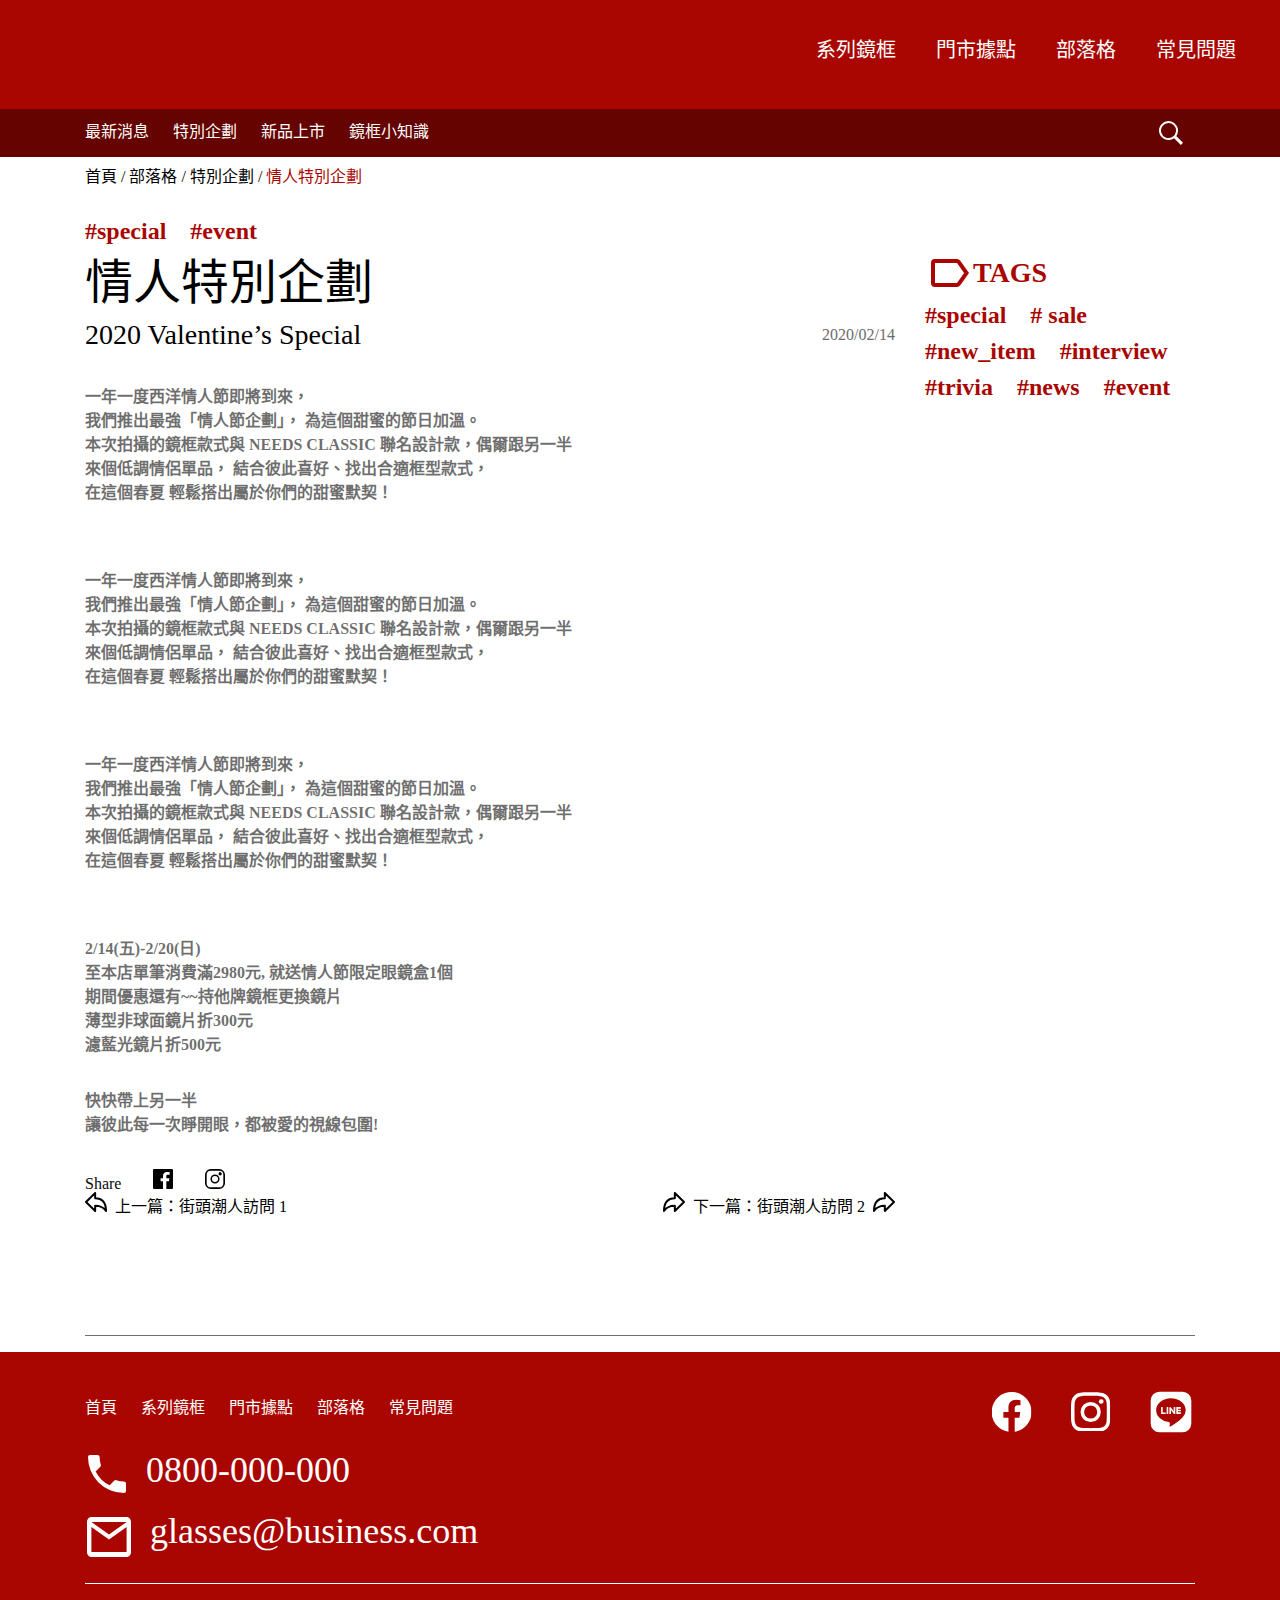
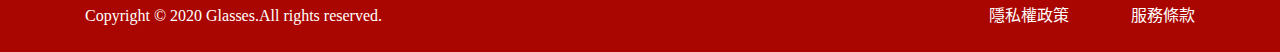
==== commit 99be2652: "修改頁面" ====
--- a/blog-content.html
+++ b/blog-content.html
@@ -52,8 +52,8 @@
             <li class="breadcrumb-item"><a href="#"></a> 情人特別企劃</li>
         </ul>
         <ul class="tag">
-            <li class="tag-item">special</li>
-            <li class="tag-item">event</li>
+            <li class="tag-item"><a href="#">special</a></li>
+            <li class="tag-item"><a href="#">event</a></li>
         </ul>
     </div>
     <div class="blog-info-container   container d-flex pb-1 mb-1">
@@ -91,32 +91,31 @@
                 </li>
             </ul>
             <ul class="share">
-                <li class="share-logo mr-2">Share</li>
-                <li class="share-logo mr-2"><img src="img/logo-facebook.svg" alt=""></li>
-                <li class="share-logo"><img src="img/logo-instagram.svg"
+                <li class=" mr-2">Share</li>
+                <li class="share-logo mr-2"><a href="#"><img src="img/logo-facebook.svg" alt="#"></a></li>
+                <li class="share-logo"><a href="#"><img src="img/logo-instagram.svg"
                         class="img-fluid ${3|rounded-top,rounded-right,rounded-bottom,rounded-left,rounded-circle,|}"
-                        alt=""></li>
+                        alt=""></a></li>
+            </ul>
+            <ul class="page-list container d-flex justify-content-between">
+                <li class="page-previous d-flex"><img src="img/arrow-undo-outline.svg" alt="">上一篇：<a href="#">街頭潮人訪問 1</a></li>
+                <li class="page-next d-flex"><img class="page-next-show" src="img/arrow-redo-outline.svg" alt="">下一篇：<a href="#">街頭潮人訪問 2</a><img class="page-next-none" src="img/arrow-redo-outline.svg" alt=""> </li>
             </ul>
         </div>
-
 
         <div class="asidebar w-25">
             <h3 class="tag-title"><img src="img/ic_label_outline_48px.svg" alt="">TAGS</h3>
             <ul class="tag">
-                <li class="tag-item">special</li>
-                <li class="tag-item">sale</li>
-                <li class="tag-item">new_item</li>
-                <li class="tag-item">interview</li>
-                <li class="tag-item">trivia</li>
-                <li class="tag-item">news</li>
-                <li class="tag-item">event</li>
+                <li class="tag-item"> <a href="">special</a> </li>
+                <li class="tag-item"> <a href=""> sale</a></li>
+                <li class="tag-item"> <a href="">new_item</a> </li>
+                <li class="tag-item"> <a href="">interview</a> </li>
+                <li class="tag-item"> <a href="">trivia</a> </li>
+                <li class="tag-item"> <a href="">news</a> </li>
+                <li class="tag-item"> <a href="">event</a> </li>
             </ul>
         </div>
     </div>
-    <ul class="page-list container d-flex justify-content-between">
-        <li class="page-previous d-flex"> <img src="img/arrow-undo-outline.svg" alt=""> 上一篇：街頭潮人訪問 1</li>
-        <li class="page-next d-flex">下一篇：街頭潮人訪問 2 <img src="img/arrow-redo-outline.svg" alt=""> </li>
-    </ul>
 
 
 
--- a/css/style.css
+++ b/css/style.css
@@ -711,6 +711,12 @@
   }
 }
 
+@media (max-width: 500px) {
+  .design-section .img-md-text h2 {
+    font-size: 20px;
+  }
+}
+
 .bg-side-size {
   height: 309px;
   width: 50%;
@@ -874,6 +880,18 @@
   margin-right: 20px;
 }
 
+@media (max-width: 500px) {
+  .location-select label {
+    font-size: 16px;
+  }
+}
+
+@media (max-width: 375px) {
+  .location-select label {
+    font-size: 14px;
+  }
+}
+
 .location-select select {
   padding: 10px 0;
   width: 324px;
@@ -883,8 +901,27 @@
   border-bottom: 1px solid #707070;
 }
 
+@media (max-width: 500px) {
+  .blog-info-container {
+    padding: 0 15px;
+    display: block;
+  }
+}
+
 .blog-info-container .main-content {
   margin-right: 30px;
+}
+
+@media (max-width: 500px) {
+  .blog-info-container .main-content {
+    width: 100%;
+  }
+}
+
+@media (max-width: 500px) {
+  .blog-info-container .asidebar {
+    width: 100%;
+  }
 }
 
 .blog-info-list h2 {
@@ -892,14 +929,34 @@
   line-height: 67px;
 }
 
+@media (max-width: 768px) {
+  .blog-info-list h2 {
+    font-size: 32px;
+    line-height: 45px;
+  }
+}
+
 .blog-info-list h3 {
   font-size: 28px;
   line-height: 37px;
 }
 
+@media (max-width: 768px) {
+  .blog-info-list h3 {
+    font-size: 16px;
+    line-height: 21px;
+  }
+}
+
 .blog-info-list h3 span {
   font-size: 16px;
-  color: #6C6C6C;
+  color: #6c6c6c;
+}
+
+@media (max-width: 768px) {
+  .blog-info-list h3 span {
+    font-size: 14px;
+  }
 }
 
 .blog-info-list .blog-info p {
@@ -919,8 +976,26 @@
   color: #0a0a0a;
 }
 
+@media (max-width: 500px) {
+  .share {
+    margin-bottom: 27.5px;
+  }
+}
+
+.share .share-logo:hover, .share .share-logo:focus {
+  -webkit-transform: scale(1.2);
+          transform: scale(1.2);
+}
+
 .page-list {
   margin-bottom: 104px;
+}
+
+@media (max-width: 500px) {
+  .page-list {
+    display: block;
+    margin-bottom: 75px;
+  }
 }
 
 .page-list .page-previous {
@@ -933,14 +1008,39 @@
   margin-right: 8px;
 }
 
+.page-list .page-previous a {
+  color: #000;
+}
+
 .page-list .page-next {
   -webkit-box-align: baseline;
       -ms-flex-align: baseline;
           align-items: baseline;
 }
 
-.page-list .page-next img {
+.page-list .page-next .page-next-none {
   margin-left: 8px;
+}
+
+@media (max-width: 500px) {
+  .page-list .page-next .page-next-none {
+    display: none;
+  }
+}
+
+.page-list .page-next .page-next-show {
+  margin-right: 8px;
+}
+
+@media (max-width: width 500px) {
+  .page-list .page-next .page-next-show {
+    display: block;
+    margin-bottom: 8px;
+  }
+}
+
+.page-list .page-next a {
+  color: #000;
 }
 
 /* components */
@@ -1027,6 +1127,12 @@
   .navbar-list-items a {
     padding: 8px 64px;
     line-height: 28px;
+  }
+}
+
+@media (max-width: 375px) {
+  .navbar-list-items a {
+    font-size: 12px;
   }
 }
 
@@ -2117,12 +2223,24 @@
   display: flex;
 }
 
+@media (max-width: 500px) {
+  .breadcrumb {
+    padding: 0 15px;
+  }
+}
+
 .breadcrumb .breadcrumb-item {
   font-size: 16px;
   line-height: 24px;
   -webkit-transition: color 0.3s;
   transition: color 0.3s;
   cursor: pointer;
+}
+
+@media (max-width: 768px) {
+  .breadcrumb .breadcrumb-item {
+    font-size: 14px;
+  }
 }
 
 .breadcrumb .breadcrumb-item:hover, .breadcrumb .breadcrumb-item:focus {
@@ -2151,12 +2269,36 @@
   color: #aa0601;
 }
 
+@media (max-width: 768px) {
+  .tag {
+    font-size: 16px;
+  }
+}
+
+@media (max-width: 500px) {
+  .tag {
+    padding: 0 15px;
+  }
+}
+
 .tag .tag-item {
   margin-right: 24px;
   max-width: 50%;
 }
 
-.tag .tag-item::before {
+.tag .tag-item a {
+  color: #aa0601;
+  -webkit-transition: color 0.3s;
+  transition: color 0.3s;
+}
+
+.tag .tag-item a:hover, .tag .tag-item a:focus {
+  color: #000;
+  -webkit-transform: scale(1.2);
+          transform: scale(1.2);
+}
+
+.tag .tag-item a::before {
   content: "#";
 }
 
@@ -2172,4 +2314,10 @@
   line-height: 42px;
   color: #aa0601;
 }
+
+@media (max-width: 768px) {
+  .tag-title {
+    font-size: 20px;
+  }
+}
 /*# sourceMappingURL=style.css.map */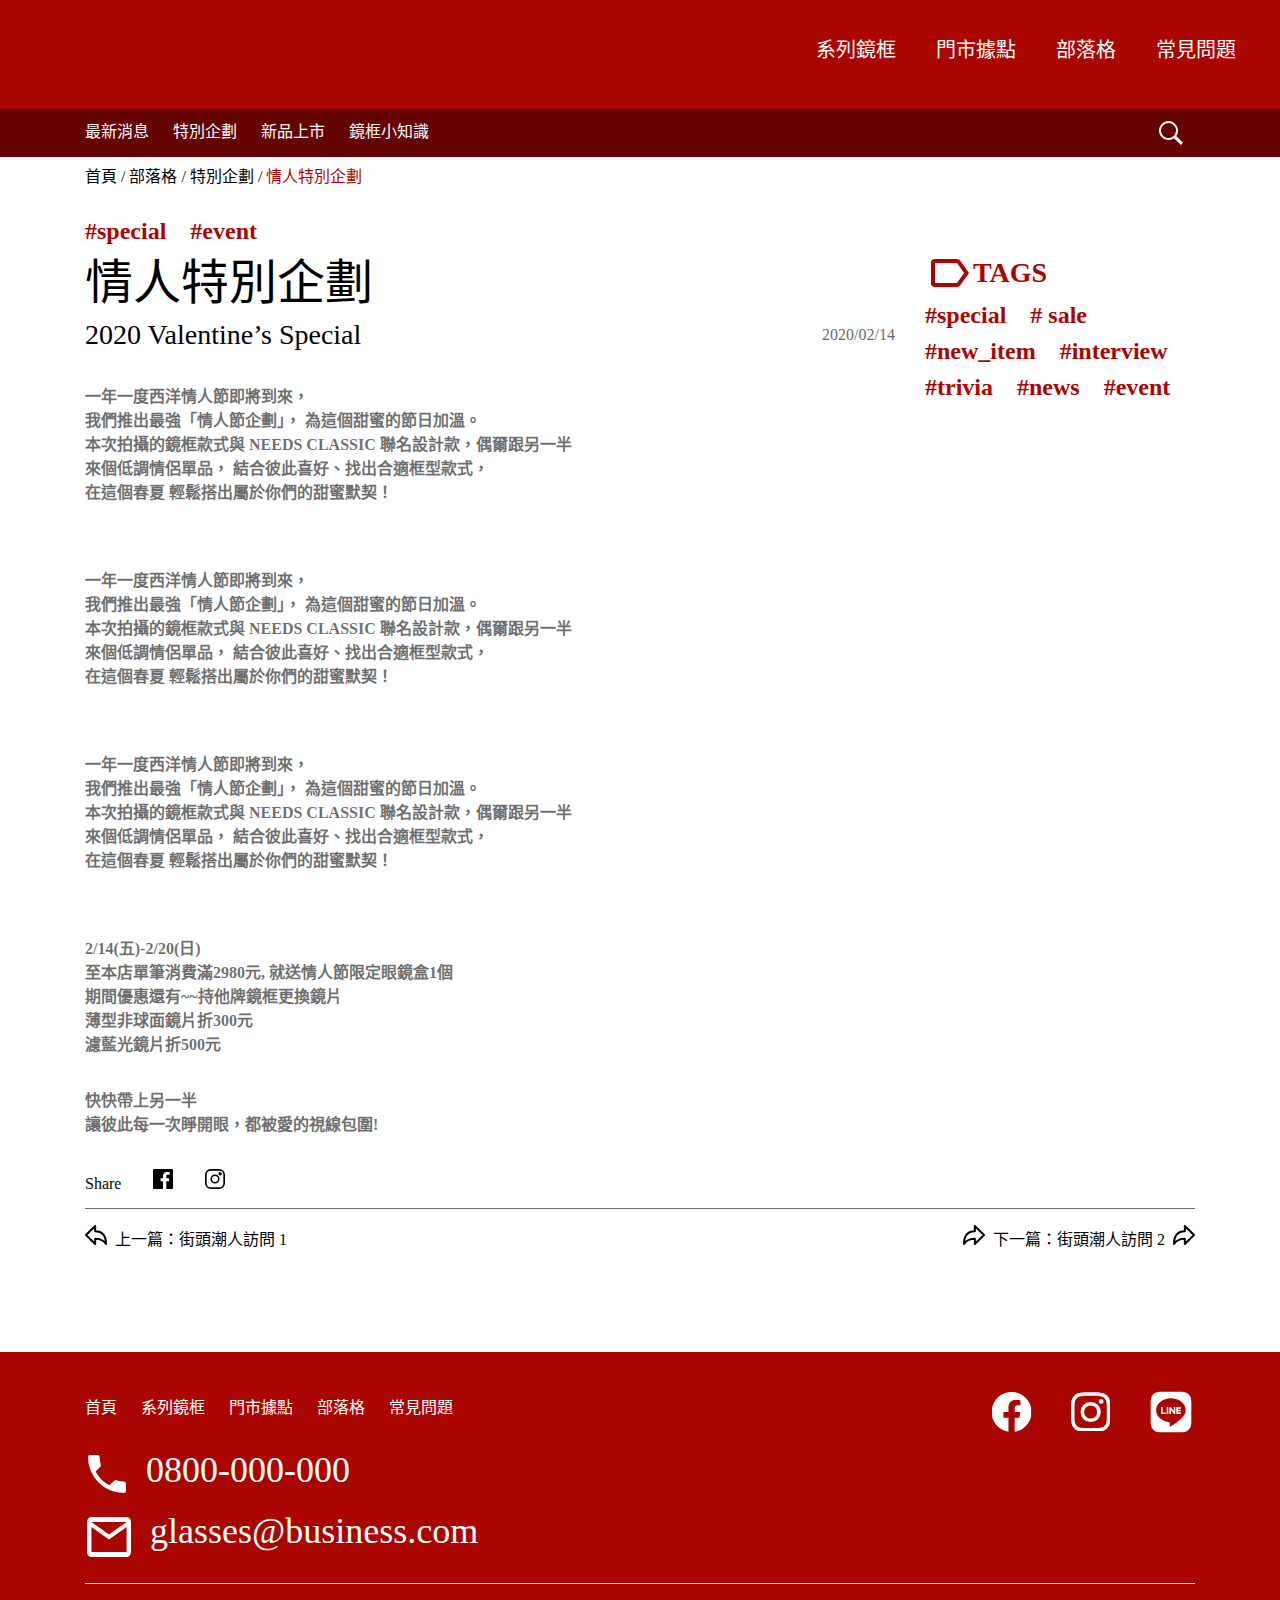
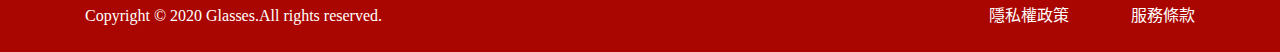
==== commit 24fef2bd: "修改blog頁面" ====
--- a/blog-content.html
+++ b/blog-content.html
@@ -97,11 +97,8 @@
                         class="img-fluid ${3|rounded-top,rounded-right,rounded-bottom,rounded-left,rounded-circle,|}"
                         alt=""></a></li>
             </ul>
-            <ul class="page-list container d-flex justify-content-between">
-                <li class="page-previous d-flex"><img src="img/arrow-undo-outline.svg" alt="">上一篇：<a href="#">街頭潮人訪問 1</a></li>
-                <li class="page-next d-flex"><img class="page-next-show" src="img/arrow-redo-outline.svg" alt="">下一篇：<a href="#">街頭潮人訪問 2</a><img class="page-next-none" src="img/arrow-redo-outline.svg" alt=""> </li>
-            </ul>
         </div>
+
 
         <div class="asidebar w-25">
             <h3 class="tag-title"><img src="img/ic_label_outline_48px.svg" alt="">TAGS</h3>
@@ -115,7 +112,13 @@
                 <li class="tag-item"> <a href="">event</a> </li>
             </ul>
         </div>
+
     </div>
+
+    <ul class="page-list container d-flex justify-content-between">
+        <li class="page-previous d-flex"><img src="img/arrow-undo-outline.svg" alt="">上一篇：<a href="#">街頭潮人訪問 1</a></li>
+        <li class="page-next d-flex"><img class="page-next-show" src="img/arrow-redo-outline.svg" alt="">下一篇：<a href="#">街頭潮人訪問 2</a><img class="page-next-none" src="img/arrow-redo-outline.svg" alt=""> </li>
+    </ul>
 
 
 
--- a/css/style.css
+++ b/css/style.css
@@ -2178,6 +2178,11 @@
   }
 }
 
+.blog-list .blog-content .blog-text .blog-show-text a {
+  display: inline;
+  color: #555555;
+}
+
 .blog-list .blog-content h2 {
   color: #650300;
   font-size: 36px;
@@ -2185,6 +2190,10 @@
   text-align: right;
   right: 0;
   bottom: 0;
+}
+
+.blog-list .blog-content h2 a {
+  color: #000;
 }
 
 @media (max-width: 768px) {
